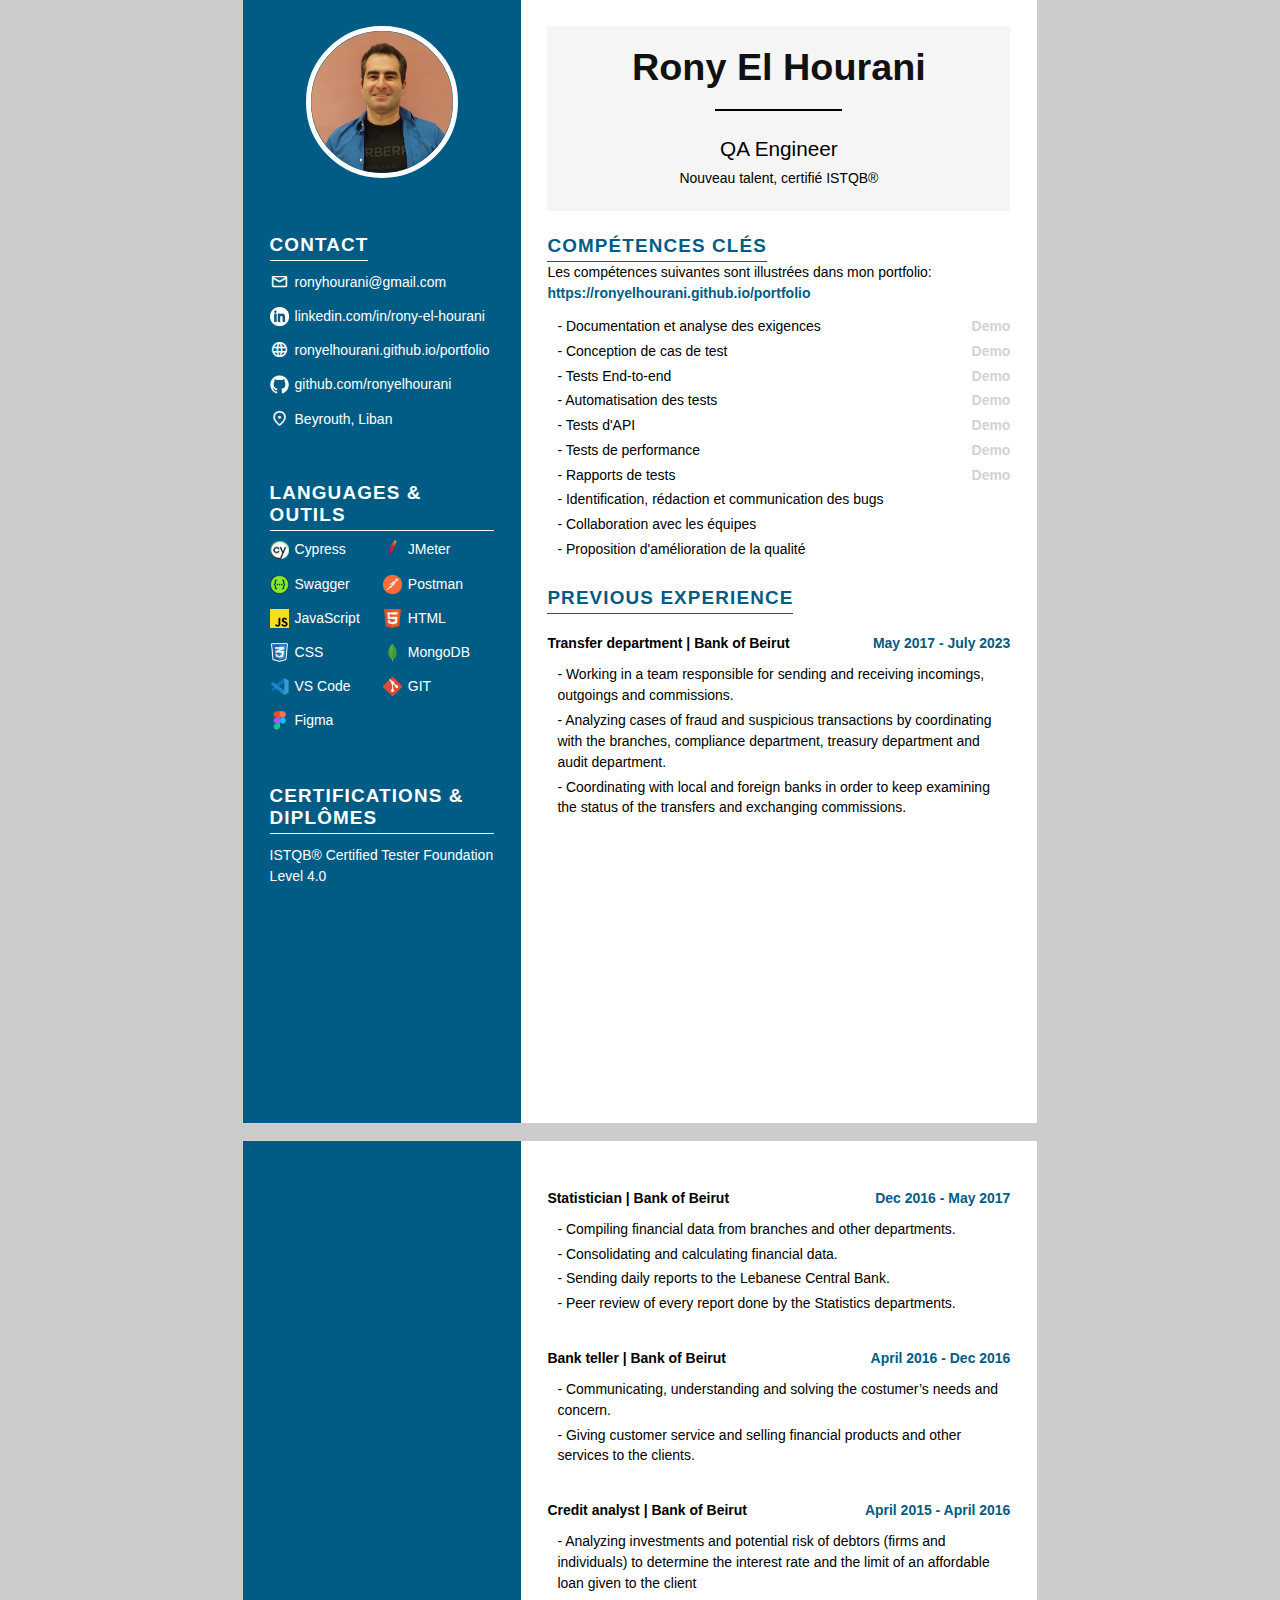
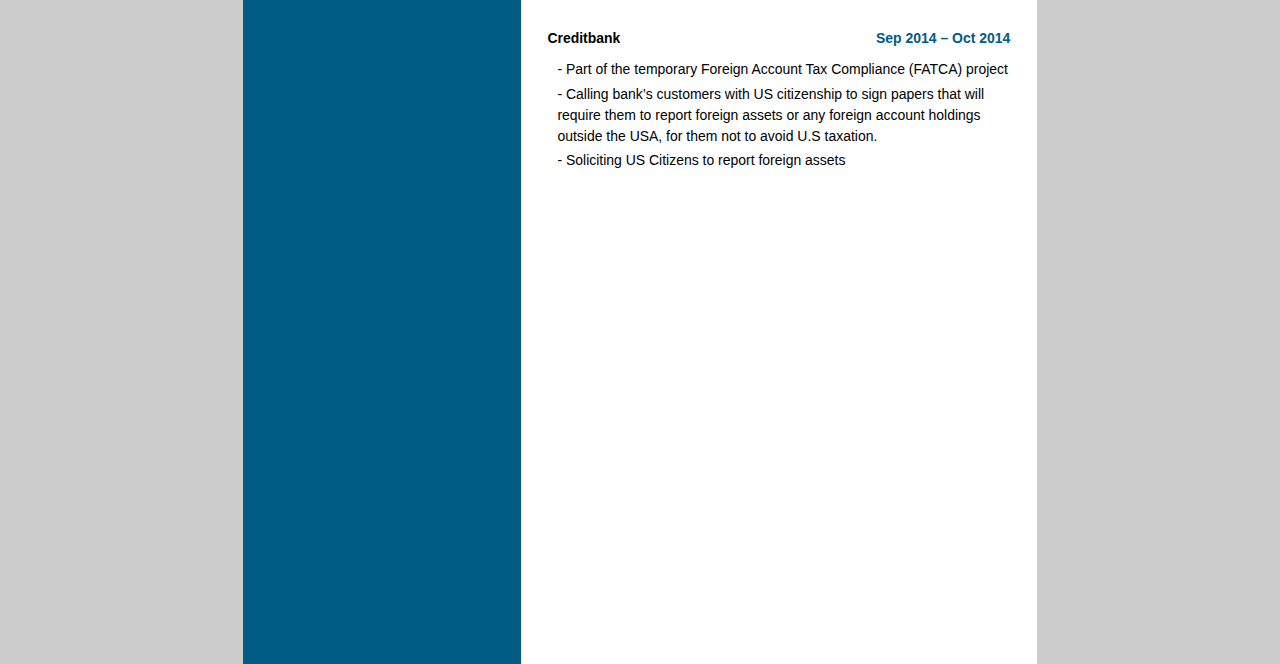
==== index.html @ f270acd0 "design for "Compétences clés" part" ====
<!DOCTYPE html>
<html>
  <head>
    <meta charset="utf-8" />
    <meta name="viewport" content="width=device-width, initial-scale=1" />
    <link
      rel="stylesheet"
      href="https://fonts.googleapis.com/css2?family=Material+Symbols+Outlined:opsz,wght,FILL,GRAD@24,400,1,0"
    />
    <link rel="stylesheet" href="style.css" />
  </head>
  <body>
    <!-- The first page -->
    <page size="A4">
      <!-- The page is divided into two parts: 1) The left side with class "leftPanel", 2) The right side with class "rightPanel"  -->
      <div class="container">
        <!-- The left side of the page has the class "leftPanel" -->
        <div class="leftPanel">
          <!-- Div with class "leftPanel" is divided into 2 parts: 1) Avatar, 2) Details -->
          <!-- 1) Avatar -->
          <img class="avatar" src="images/avatar.png" />
          <!-- 2) Details -->
          <div class="details">
            <!-- Details is divided into 3 parts: 1) Contact, 2) Skills, 3) Education -->
            <!-- 1) Contact -->
            <div class="details-subgroup">
              <h2 class="subgroup-title">CONTACT</h2>
              <div class="text-and-icons-list subgroup-content">
                <span class="text-and-icon"
                  ><span class="material-symbols-outlined logo-image">
                    mail
                  </span>
                  <p>ronyhourani@gmail.com</p>
                </span>

                <span class="text-and-icon"
                  ><img
                    src="images/logo-contact/linkedin-logo.png"
                    alt="LinkedIn profile"
                    class="logo-image"
                  />
                  <p>linkedin.com/in/rony-el-hourani</p>
                </span>

                <span class="text-and-icon"
                  ><span class="material-symbols-outlined logo-image">
                    language
                  </span>
                  <p>ronyelhourani.github.io/portfolio</p>
                </span>

                <span class="text-and-icon"
                  ><img
                    src="images/logo-contact/github-logo.png"
                    alt="Github"
                    class="logo-image"
                  />
                  <p>github.com/ronyelhourani</p>
                </span>

                <span class="text-and-icon"
                  ><span class="material-symbols-outlined logo-image">
                    location_on
                  </span>
                  <p>Beyrouth, Liban</p>
                </span>
              </div>
            </div>
            <!-- 2) LANGUAGES & OUTILS -->
            <div class="details-subgroup">
              <h2 class="subgroup-title">LANGUAGES &amp; OUTILS</h2>
              <ul class="subgroup-content text-and-icons-list">
                <!-- ---------------------------------------------        COLORED LOGOS   -------------------------------          -->
                <li class="text-and-icon logo-tool">
                  <img
                    src="images/colored-logos/cypress-colored-logo-card.png"
                    class="logo-image"
                    alt="Cypress"
                    title="Cypress"
                  />
                  <span>Cypress</span>
                </li>
                <li class="text-and-icon logo-tool">
                  <img
                    src="images/colored-logos/jmeter-colored-logo-card.png"
                    class="logo-image"
                    alt="JMeter"
                    title="JMeter"
                  />
                  <span>JMeter</span>
                </li>

                <li class="text-and-icon logo-tool">
                  <img
                    src="images/colored-logos/swagger-colored-logo-card.png"
                    class="logo-image"
                    alt="Swagger"
                    title="Swagger"
                  />
                  <span>Swagger</span>
                </li>
                <li class="text-and-icon logo-tool">
                  <img
                    src="images/colored-logos/postman-colored-logo-card.png"
                    class="logo-image"
                    alt="Postman"
                    title="Postman"
                  />
                  <span>Postman</span>
                </li>

                <li class="text-and-icon logo-tool">
                  <img
                    src="images/colored-logos/javascript-colored-logo-card.png"
                    class="logo-image"
                    alt="JavaScript"
                    title="JavaScript"
                  />
                  <span>JavaScript</span>
                </li>

                <li class="text-and-icon logo-tool">
                  <img
                    src="images/colored-logos/html-colored-logo-card.png"
                    class="logo-image"
                    alt="HTML"
                    title="HTML"
                  />
                  <span>HTML</span>
                </li>
                <li class="text-and-icon logo-tool">
                  <img
                    src="images/colored-logos/css-colored-logo-card.png"
                    class="logo-image"
                    alt="CSS"
                    title="CSS"
                  />
                  <span>CSS</span>
                </li>

                <li class="text-and-icon logo-tool">
                  <img
                    src="images/colored-logos/mongoDB-colored-logo-card.png"
                    class="logo-image"
                    alt="MongoDB"
                    title="MongoDB"
                  />
                  <span>MongoDB</span>
                </li>

                <li class="text-and-icon logo-tool">
                  <img
                    src="images/colored-logos/vs-code-studio-colored-logo-card.png"
                    class="logo-image"
                    alt="Visual Studio Code"
                    title="Visual Studio Code"
                  />
                  <span>VS Code</span>
                </li>

                <li class="text-and-icon logo-tool">
                  <img
                    src="images/colored-logos/git-colored-logo-card.png"
                    class="logo-image"
                    alt="GIT"
                    title="GIT"
                  />
                  <span>GIT</span>
                </li>

                <li class="text-and-icon logo-tool">
                  <img
                    src="images/colored-logos/figma-colored-logo-card.png"
                    class="logo-image"
                    alt="Figma"
                    title="Figma"
                  />
                  <span>Figma</span>
                </li>
              </ul>
            </div>
            <!-- 3) CERTIFICATIONS AND DIPLÔMES -->
            <div class="details-subgroup">
              <h2 class="subgroup-title">CERTIFICATIONS &amp; DIPLÔMES</h2>
              <div class="subgroup-content">
                <p>ISTQB® Certified Tester Foundation Level 4.0</p>
              </div>
            </div>
          </div>
        </div>
        <!-- The right side of the page has the class "rightPanel" -->
        <div class="rightPanel">
          <!-- Div with class "rightPanel" is divided into 3 parts: 1) Intro, 2) About me, 3) Experience -->
          <!-- 1) Intro -->
          <div class="intro-container">
            <div class="intro-content">
              <h1 class="name">Rony El Hourani</h1>
              <div class="line"></div>
              <p class="profession">QA Engineer</p>
              <p>Nouveau talent, certifié ISTQB®</p>
            </div>
          </div>
          <!-- RigthPanel details -->
          <div>
            <!-- Summary is divided into 2 parts: 1) Title, 2) Content -->
            <!-- 1) Summary -->
            <div>
              <!-- Title -->
              <h2 class="subgroup-title">COMPÉTENCES CLÉS</h2>
              <p>
                Les compétences suivantes sont illustrées dans mon portfolio:
                <a
                  class="link"
                  href="https://ronyelhourani.github.io/portfolio/"
                  target="_blank"
                  >https://ronyelhourani.github.io/portfolio</a
                >
              </p>
              <!-- Content -->
              <ul class="subgroup-content details-list competences">
                <li>
                  <span class="competence-first-sentence"
                    >- Documentation et analyse des exigences</span
                  >
                  <span class="link-demonstration"><a>Demo</a></span>
                </li>
                <li>
                  <span class="competence-first-sentence"
                    >- Conception de cas de test</span
                  >
                  <span class="link-demonstration"><a>Demo</a></span>
                </li>
                <li>
                  <span class="competence-first-sentence"
                    >- Tests End-to-end</span
                  >
                  <span class="link-demonstration"><a>Demo</a></span>
                </li>
                <li>
                  <span class="competence-first-sentence"
                    >- Automatisation des tests</span
                  >
                  <span class="link-demonstration"><a>Demo</a></span>
                </li>
                <li>
                  <span class="competence-first-sentence">- Tests d'API</span>
                  <span class="link-demonstration"><a>Demo</a></span>
                </li>
                <li>
                  <span class="competence-first-sentence"
                    >- Tests de performance</span
                  >
                  <span class="link-demonstration"><a>Demo</a></span>
                </li>
                <li>
                  <span class="competence-first-sentence"
                    >- Rapports de tests
                  </span>
                  <span class="link-demonstration"><a>Demo</a></span>
                </li>
                <li>
                  <span
                    >- Identification, rédaction et communication des bugs</span
                  >
                </li>
                <li>
                  <span>- Collaboration avec les équipes</span>
                </li>
                <li>
                  <span>- Proposition d'amélioration de la qualité</span>
                </li>
              </ul>
            </div>
          </div>

          <!-- 4) Previous Experience -->
          <div>
            <!-- Previous Experience is divided into 2 parts: 1) Title, 2) Content -->
            <!-- Title -->
            <h2 class="subgroup-title">PREVIOUS EXPERIENCE</h2>
            <!-- Content -->
            <ul class="subgroup-content">
              <li class="subgroup-content">
                <div class="position-and-date">
                  <span class="position"
                    >Transfer department | Bank of Beirut</span
                  >
                  <span class="date">May 2017 - July 2023</span>
                </div>
                <ul class="details-list">
                  <li>
                    - Working in a team responsible for sending and receiving
                    incomings, outgoings and commissions.
                  </li>
                  <li>
                    - Analyzing cases of fraud and suspicious transactions by
                    coordinating with the branches, compliance department,
                    treasury department and audit department.
                  </li>
                  <li>
                    - Coordinating with local and foreign banks in order to keep
                    examining the status of the transfers and exchanging
                    commissions.
                  </li>
                </ul>
              </li>
            </ul>
          </div>
        </div>
      </div>
    </page>
    <!-- The second page -->
    <page size="A4">
      <div class="container">
        <div class="leftPanel"></div>
        <div class="rightPanel">
          <ul class="subgroup-content">
            <li class="subgroup-content">
              <div class="position-and-date">
                <span class="position">Statistician | Bank of Beirut</span>
                <span class="date">Dec 2016 - May 2017</span>
              </div>
              <ul class="details-list">
                <li>
                  - Compiling financial data from branches and other
                  departments.
                </li>
                <li>- Consolidating and calculating financial data.</li>
                <li>- Sending daily reports to the Lebanese Central Bank.</li>
                <li>
                  - Peer review of every report done by the Statistics
                  departments.
                </li>
              </ul>
            </li>

            <li class="subgroup-content">
              <div class="position-and-date">
                <span class="position">Bank teller | Bank of Beirut</span>
                <span class="date">April 2016 - Dec 2016</span>
              </div>
              <ul class="details-list">
                <li>
                  - Communicating, understanding and solving the costumer’s
                  needs and concern.
                </li>
                <li>
                  - Giving customer service and selling financial products and
                  other services to the clients.
                </li>
              </ul>
            </li>

            <li class="subgroup-content">
              <div class="position-and-date">
                <span class="position">Credit analyst | Bank of Beirut</span>
                <span class="date">April 2015 - April 2016</span>
              </div>
              <ul class="details-list">
                <li>
                  - Analyzing investments and potential risk of debtors (firms
                  and individuals) to determine the interest rate and the limit
                  of an affordable loan given to the client
                </li>
              </ul>
            </li>

            <li class="subgroup-content">
              <div class="position-and-date">
                <span class="position">Creditbank</span>
                <span class="date">Sep 2014 – Oct 2014</span>
              </div>
              <ul class="details-list">
                <li>
                  - Part of the temporary Foreign Account Tax Compliance (FATCA)
                  project
                </li>
                <li>
                  - Calling bank’s customers with US citizenship to sign papers
                  that will require them to report foreign assets or any foreign
                  account holdings outside the USA, for them not to avoid U.S
                  taxation.
                </li>
                <li>- Soliciting US Citizens to report foreign assets</li>
              </ul>
            </li>
          </ul>
        </div>
      </div>
    </page>
  </body>
</html>
---- style.css ----
/*      ---------------------   CSS RESET ------------------------    */
* {
  margin: 0;
  padding: 0;
  box-sizing: border-box;
}

:root {
  /* bg-color */
  --body-bg-color: rgb(204, 204, 204);
  --page-bg-color: white;
  --leftPanel-bg-color: rgb(0, 92, 133);
  --rightPanel-intro-bg-color: rgb(245, 245, 245);

  /* Color */
  --h1-text-color: #111;
  --leftPanel-text-color: white;
  --leftPanel-h2-color: white;
  --rightPanel-h2-color: rgb(0, 92, 133);
}

/*    -----------------------   ELEMENTS -------------------------     */
body {
  background: var(--body-bg-color);
  width: 21cm;
  height: 29.7cm;
  margin: 0 auto;
  font-family: arial, sans-serif;
  font-size: 0.37cm;
}

/* Printing */
page {
  background: var(--page-bg-color);
  display: block;
  margin: 0 auto;
  margin-bottom: 0.5cm;
}

page[size="A4"] {
  width: 21cm;
  height: 29.7cm;
}

@page {
  size: 21cm 29.7cm;
  padding: 0;
  margin: 0mm;
  border: none;
  border-collapse: collapse;
}
/* End Printing */

.container {
  display: flex;
  flex-direction: row;
  width: 100%;
  height: 100%;
}

h1 {
  color: var(--h1-text-color);
  font-weight: 700;
  font-size: 1cm;
}

h2 {
  margin-top: 0.1cm;
  margin-bottom: 0.1cm;
  font-size: 0.5cm;
}

p {
  margin-top: 0.05cm;
  margin-bottom: 0.05cm;
  line-height: 1.5;
}

ul {
  list-style: none;
}

li {
  padding-bottom: 0.1cm;
  line-height: 1.5;
}

a {
  text-decoration: none;
}
/* --------------------   COMPONENTS    --------------------------     */
/* Component 1: text-and-icons-list */
.text-and-icons-list {
  display: flex;
  flex-wrap: wrap;
  align-items: center;
  row-gap: 0.25cm;
  column-gap: 0.32cm;
}

/* Component 2: text-and-icon */
.text-and-icon {
  display: inline-flex;
  align-items: center;
  gap: 0.16cm;
  position: relative;
}

/* Component 3: subgroup-title */
.subgroup-title {
  font-weight: 700;
  letter-spacing: 0.03cm;
  position: relative;
  display: inline-block;
}

.subgroup-title::after {
  content: "";
  position: absolute;
  left: 0;
  bottom: -0.132cm;
  width: 100%;
}

/* Component 4: subgroup-content */
.subgroup-content {
  padding-top: 0.265cm;
  padding-bottom: 0.529cm;
}

/* Component 5: details-list */
.details-list {
  padding-left: 0.265cm;
}

/* Component 6: position-and-date */
.position-and-date {
  display: flex;
  justify-content: space-between;
  align-items: center;
  padding-bottom: 0.265cm;
}

.position {
  font-weight: bold;
}

.date {
  color: var(--rightPanel-h2-color);
  font-weight: bold;
}

.logo-image {
  max-width: 0.5cm;
  font-size: 0.5cm;
}

.logo-tool {
  width: 45%;
}

/* ----------------   LEFTPANEL   --------------------------       */
/* Class leftPanel */
.leftPanel {
  width: 35%;
  background-color: var(--leftPanel-bg-color);
  padding: 0.7cm;
  display: flex;
  flex-direction: column;
  align-items: center;
  color: var(--leftPanel-text-color);
}

.leftPanel .subgroup-title {
  color: var(--leftPanel-h2-color);
}

.leftPanel .subgroup-title::after {
  border-bottom: 1px solid var(--leftPanel-h2-color);
}

/* Part 1 of leftPanel: Avatar */
.leftPanel .avatar {
  width: 4cm;
  height: 4cm;
  margin-bottom: 0.7cm;
  border-radius: 50%;
  border: 0.15cm solid white;
  object-fit: cover;
  object-position: 50% 50%;
}

/* Part 2 of leftPanel: Details */
.leftPanel .details {
  width: 100%;
  display: flex;
  flex-direction: column;
  padding-top: 0.7cm;
  gap: 0.7cm;
}

/* Part 1 of details: Contact */
.contactIcon {
  width: 0.5cm;
}

/*    ------------------    RIGHTPANEL    ----------------------       */
/* Class RightPanel */
.rightPanel {
  width: 65%;
  padding: 0.7cm;
}

/* Part 1 of rightPanel: Intro-container */
.intro-container {
  padding-bottom: 0.529cm;
}

.intro-content {
  background-color: var(--rightPanel-intro-bg-color);
  padding: 0.529cm;
  text-align: center;
  display: flex;
  flex-direction: column;
  align-items: center;
}

.line {
  width: 30%;
  height: 0.053cm;
  background-color: black;
  margin: 0.529cm auto;
}

.profession {
  font-size: 0.55cm;
}

/* Part 2 of rightPanel: Details */
.rightPanel .subgroup-title {
  color: var(--rightPanel-h2-color);
}

.rightPanel .subgroup-title::after {
  border-bottom: 1px solid var(--rightPanel-h2-color);
}

.competences li {
  display: flex;
  align-items: center;
  justify-content: space-between;
}

.competences .competence-first-sentence {
  width: 60%;
}

.link {
  color: var(--rightPanel-h2-color);
  font-weight: 600;
}

.link-demonstration {
  color: rgb(211, 211, 211);
  font-weight: 600;
}
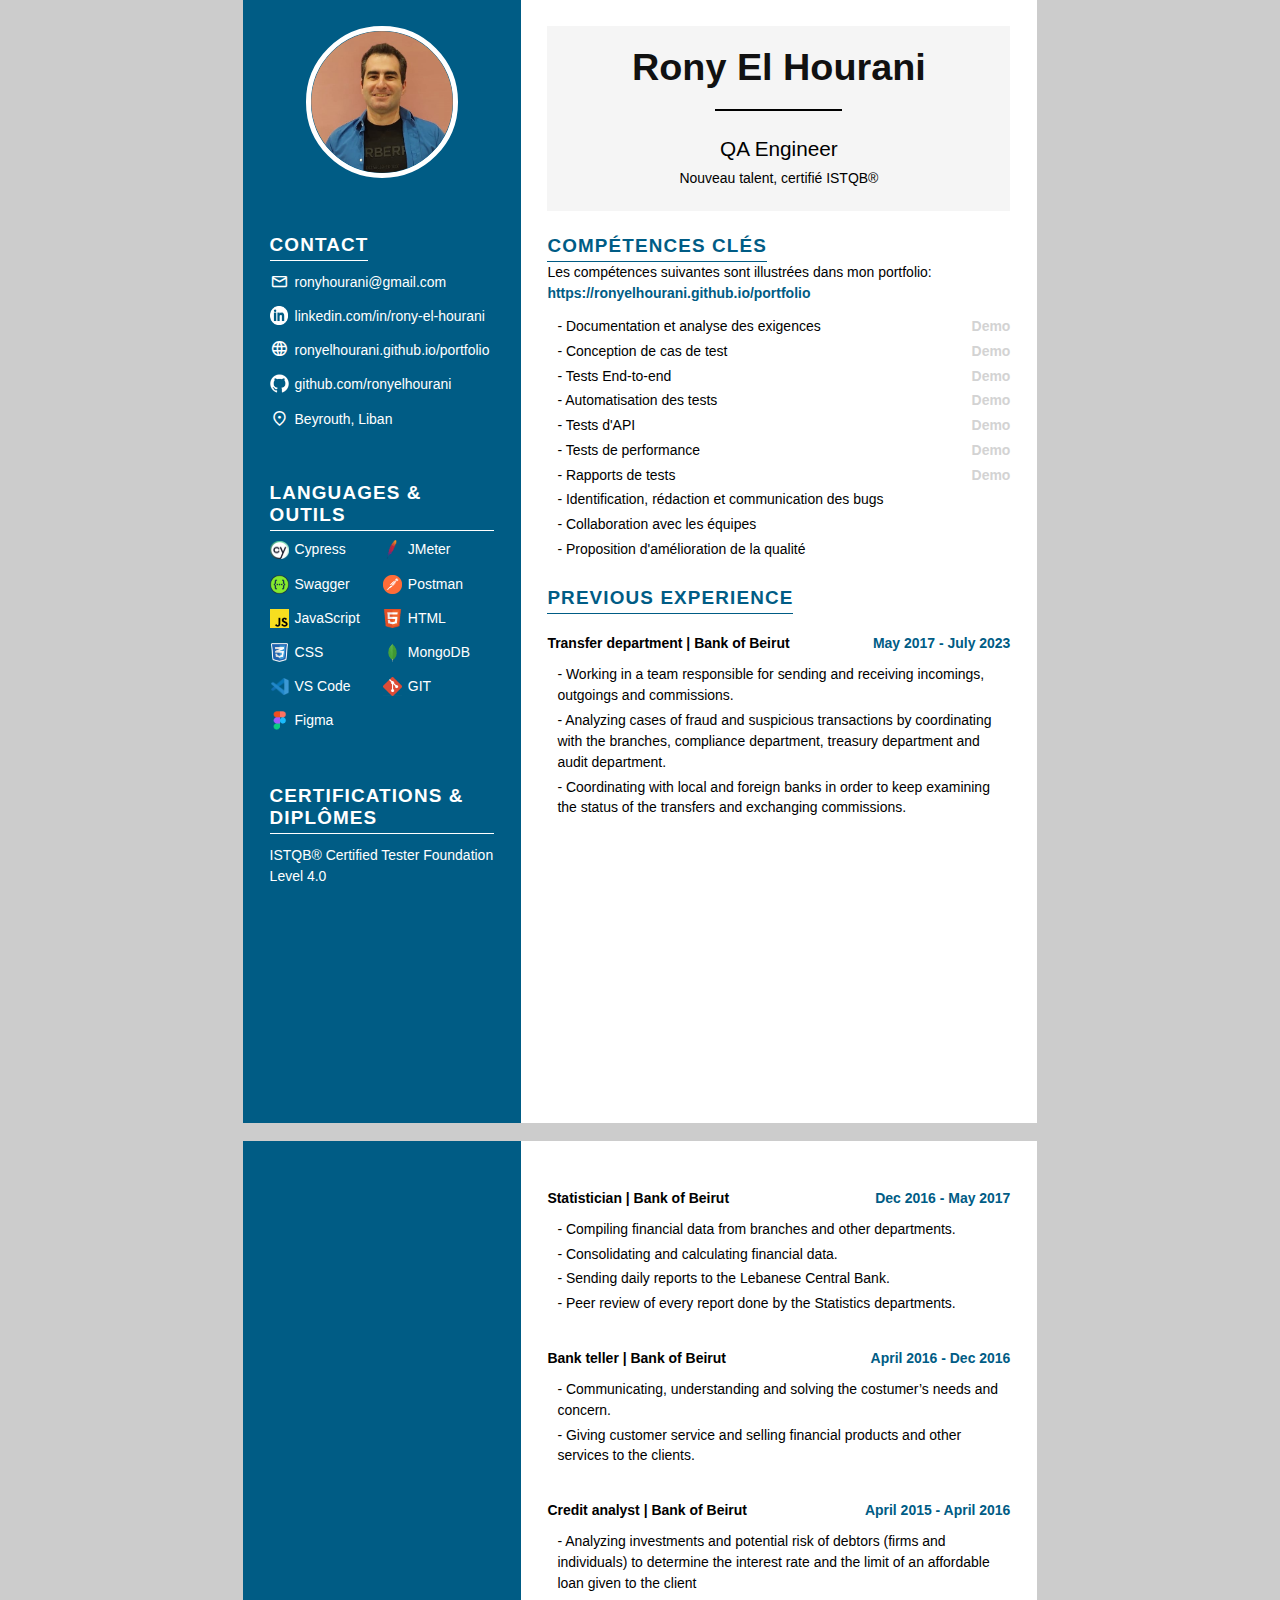
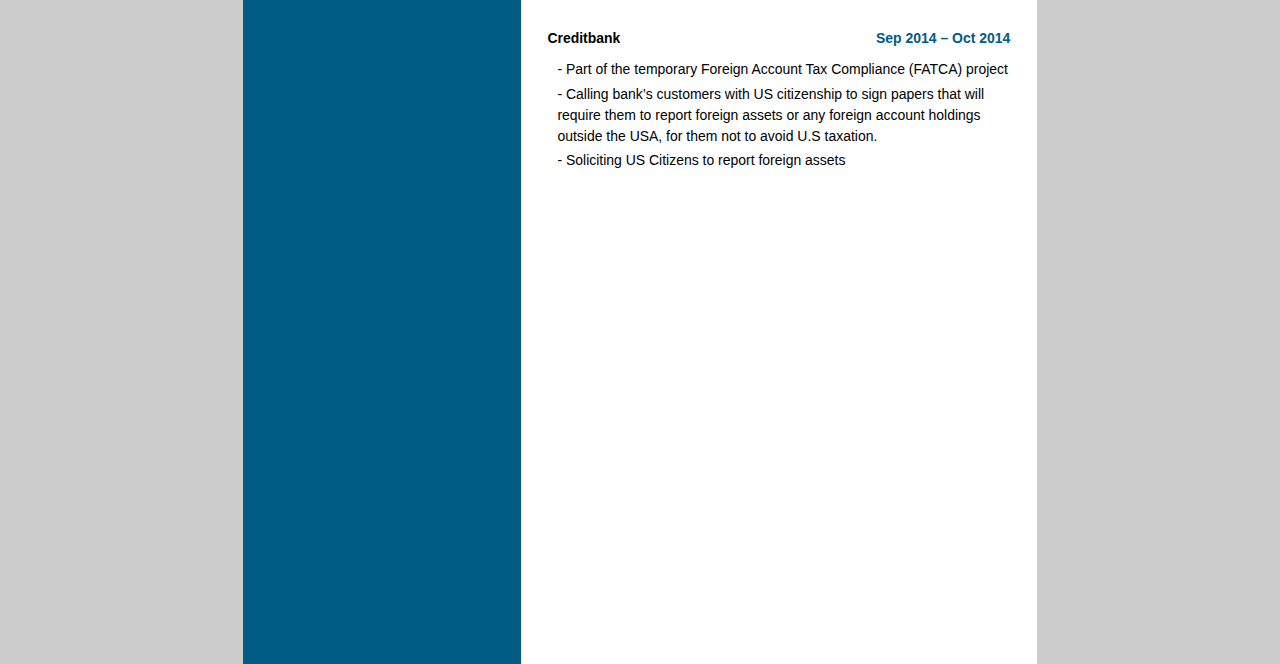
==== commit 48dcdf5d: "add links to icons in contact" ====
--- a/index.html
+++ b/index.html
@@ -33,28 +33,41 @@
                   <p>ronyhourani@gmail.com</p>
                 </span>
 
-                <span class="text-and-icon"
-                  ><img
-                    src="images/logo-contact/linkedin-logo.png"
-                    alt="LinkedIn profile"
-                    class="logo-image"
-                  />
+                <span class="text-and-icon">
+                  <a
+                    href="https://www.linkedin.com/in/rony-el-hourani/"
+                    target="_blank"
+                    ><img
+                      src="images/logo-contact/linkedin-logo.png"
+                      alt="LinkedIn profile"
+                      class="logo-image"
+                  /></a>
+
                   <p>linkedin.com/in/rony-el-hourani</p>
                 </span>
 
-                <span class="text-and-icon"
-                  ><span class="material-symbols-outlined logo-image">
-                    language
-                  </span>
+                <span class="text-and-icon">
+                  <a
+                    href="https://ronyelhourani.github.io/portfolio/"
+                    target="_blank"
+                  >
+                    <span class="material-symbols-outlined logo-image">
+                      language
+                    </span>
+                  </a>
                   <p>ronyelhourani.github.io/portfolio</p>
                 </span>
 
-                <span class="text-and-icon"
-                  ><img
-                    src="images/logo-contact/github-logo.png"
-                    alt="Github"
-                    class="logo-image"
-                  />
+                <span class="text-and-icon">
+                  <a
+                    href="https://github.com/ronyelhourani/portfolio"
+                    target="_blank"
+                    ><img
+                      src="images/logo-contact/github-logo.png"
+                      alt="Github"
+                      class="logo-image"
+                  /></a>
+
                   <p>github.com/ronyelhourani</p>
                 </span>
 
--- a/style.css
+++ b/style.css
@@ -169,6 +169,10 @@
   flex-direction: column;
   align-items: center;
   color: var(--leftPanel-text-color);
+}
+
+.leftPanel a {
+  color: inherit;
 }
 
 .leftPanel .subgroup-title {
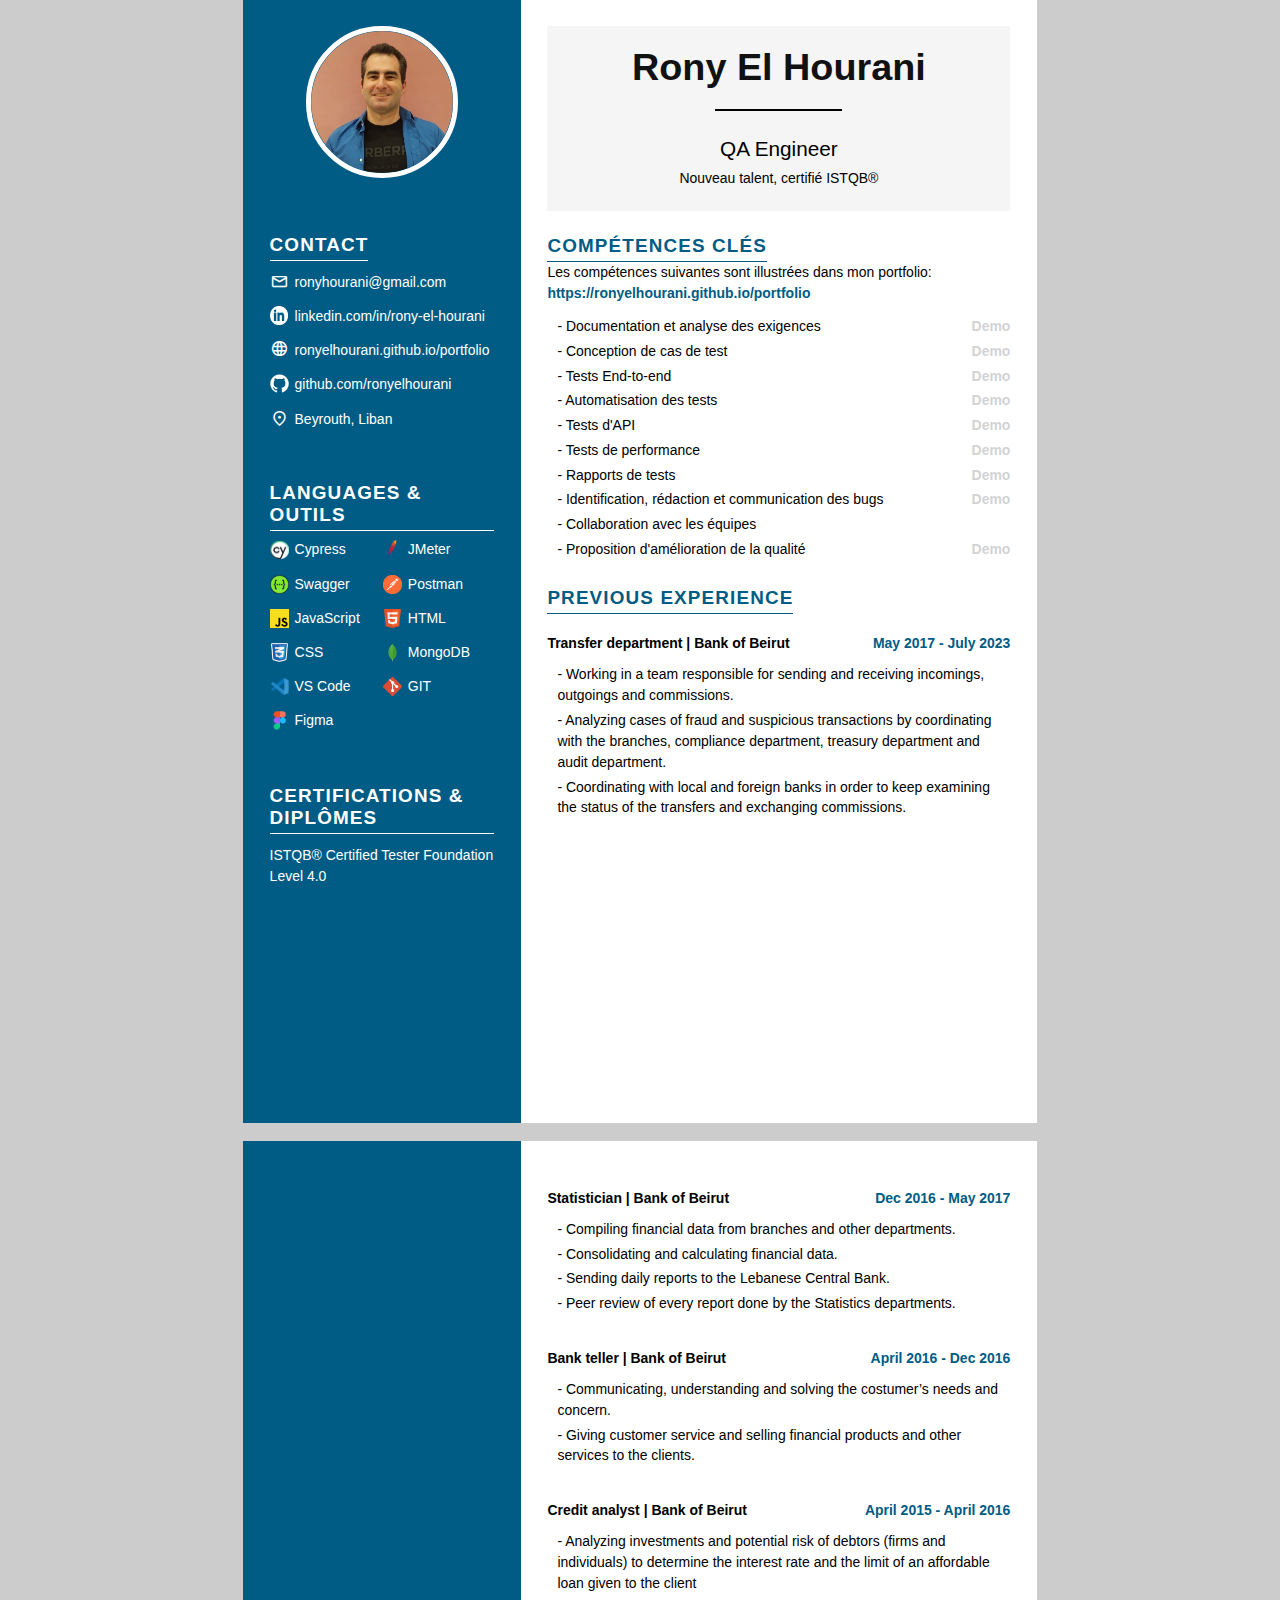
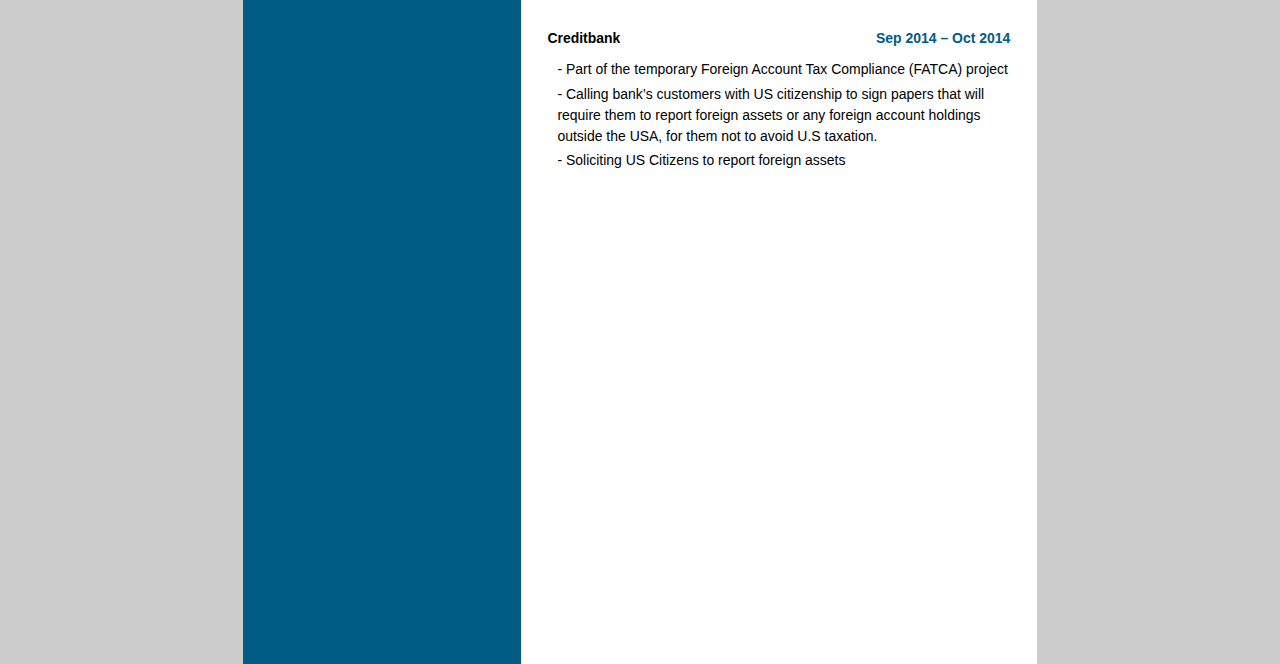
==== commit b0dbab49: "add links to "Compétences clés"" ====
--- a/index.html
+++ b/index.html
@@ -235,52 +235,108 @@
                   <span class="competence-first-sentence"
                     >- Documentation et analyse des exigences</span
                   >
-                  <span class="link-demonstration"><a>Demo</a></span>
+                  <span
+                    ><a
+                      href="https://ronyelhourani.github.io/portfolio/projects/qa/twitter-clone-e2e/twitter-clone.html#specifications"
+                      target="_blank"
+                      >Demo</a
+                    ></span
+                  >
                 </li>
                 <li>
                   <span class="competence-first-sentence"
                     >- Conception de cas de test</span
                   >
-                  <span class="link-demonstration"><a>Demo</a></span>
+                  <span
+                    ><a
+                      href="https://ronyelhourani.github.io/portfolio/projects/qa/twitter-clone-e2e/twitter-clone.html#test-cases"
+                      target="_blank"
+                      >Demo</a
+                    ></span
+                  >
                 </li>
                 <li>
                   <span class="competence-first-sentence"
                     >- Tests End-to-end</span
                   >
-                  <span class="link-demonstration"><a>Demo</a></span>
+                  <span
+                    ><a
+                      href="https://ronyelhourani.github.io/portfolio/projects/qa/todolistme/todolistme.html"
+                      target="_blank"
+                      >Demo</a
+                    ></span
+                  >
                 </li>
                 <li>
                   <span class="competence-first-sentence"
                     >- Automatisation des tests</span
                   >
-                  <span class="link-demonstration"><a>Demo</a></span>
+                  <span
+                    ><a
+                      href="https://ronyelhourani.github.io/portfolio/projects/qa/twitter-clone-e2e/twitter-clone.html#test-execution"
+                      target="_blank"
+                      >Demo</a
+                    ></span
+                  >
                 </li>
                 <li>
                   <span class="competence-first-sentence">- Tests d'API</span>
-                  <span class="link-demonstration"><a>Demo</a></span>
+                  <span
+                    ><a
+                      href="https://ronyelhourani.github.io/portfolio/projects/qa/twitter-clone-API-testing/twitter-clone-API.html"
+                      target="_blank"
+                      >Demo</a
+                    ></span
+                  >
                 </li>
                 <li>
                   <span class="competence-first-sentence"
                     >- Tests de performance</span
                   >
-                  <span class="link-demonstration"><a>Demo</a></span>
+                  <span
+                    ><a
+                      href="https://ronyelhourani.github.io/portfolio/projects/qa/twitter-clone-performance-testing/twitter-clone-performance.html"
+                      target="_blank"
+                      >Demo</a
+                    ></span
+                  >
                 </li>
                 <li>
                   <span class="competence-first-sentence"
                     >- Rapports de tests
                   </span>
-                  <span class="link-demonstration"><a>Demo</a></span>
+                  <span
+                    ><a
+                      href="https://ronyelhourani.github.io/portfolio/projects/qa/twitter-clone-e2e/twitter-clone.html#test-reports"
+                      target="_blank"
+                      >Demo</a
+                    ></span
+                  >
                 </li>
                 <li>
                   <span
                     >- Identification, rédaction et communication des bugs</span
                   >
+                  <span
+                    ><a
+                      href="https://ronyelhourani.github.io/portfolio/projects/qa/twitter-clone-e2e/twitter-clone.html#Bug-reports"
+                      target="_blank"
+                      >Demo</a
+                    ></span
+                  >
                 </li>
                 <li>
                   <span>- Collaboration avec les équipes</span>
                 </li>
                 <li>
                   <span>- Proposition d'amélioration de la qualité</span>
+                  <span
+                    ><a
+                      href="https://ronyelhourani.github.io/portfolio/projects/qa/todolistme/todolistme.html#Bug-reports"
+                      target="_blank"
+                      >Demo</a
+                    ></span
+                  >
                 </li>
               </ul>
             </div>
--- a/style.css
+++ b/style.css
@@ -264,7 +264,7 @@
   font-weight: 600;
 }
 
-.link-demonstration {
+.competences a {
   color: rgb(211, 211, 211);
   font-weight: 600;
 }
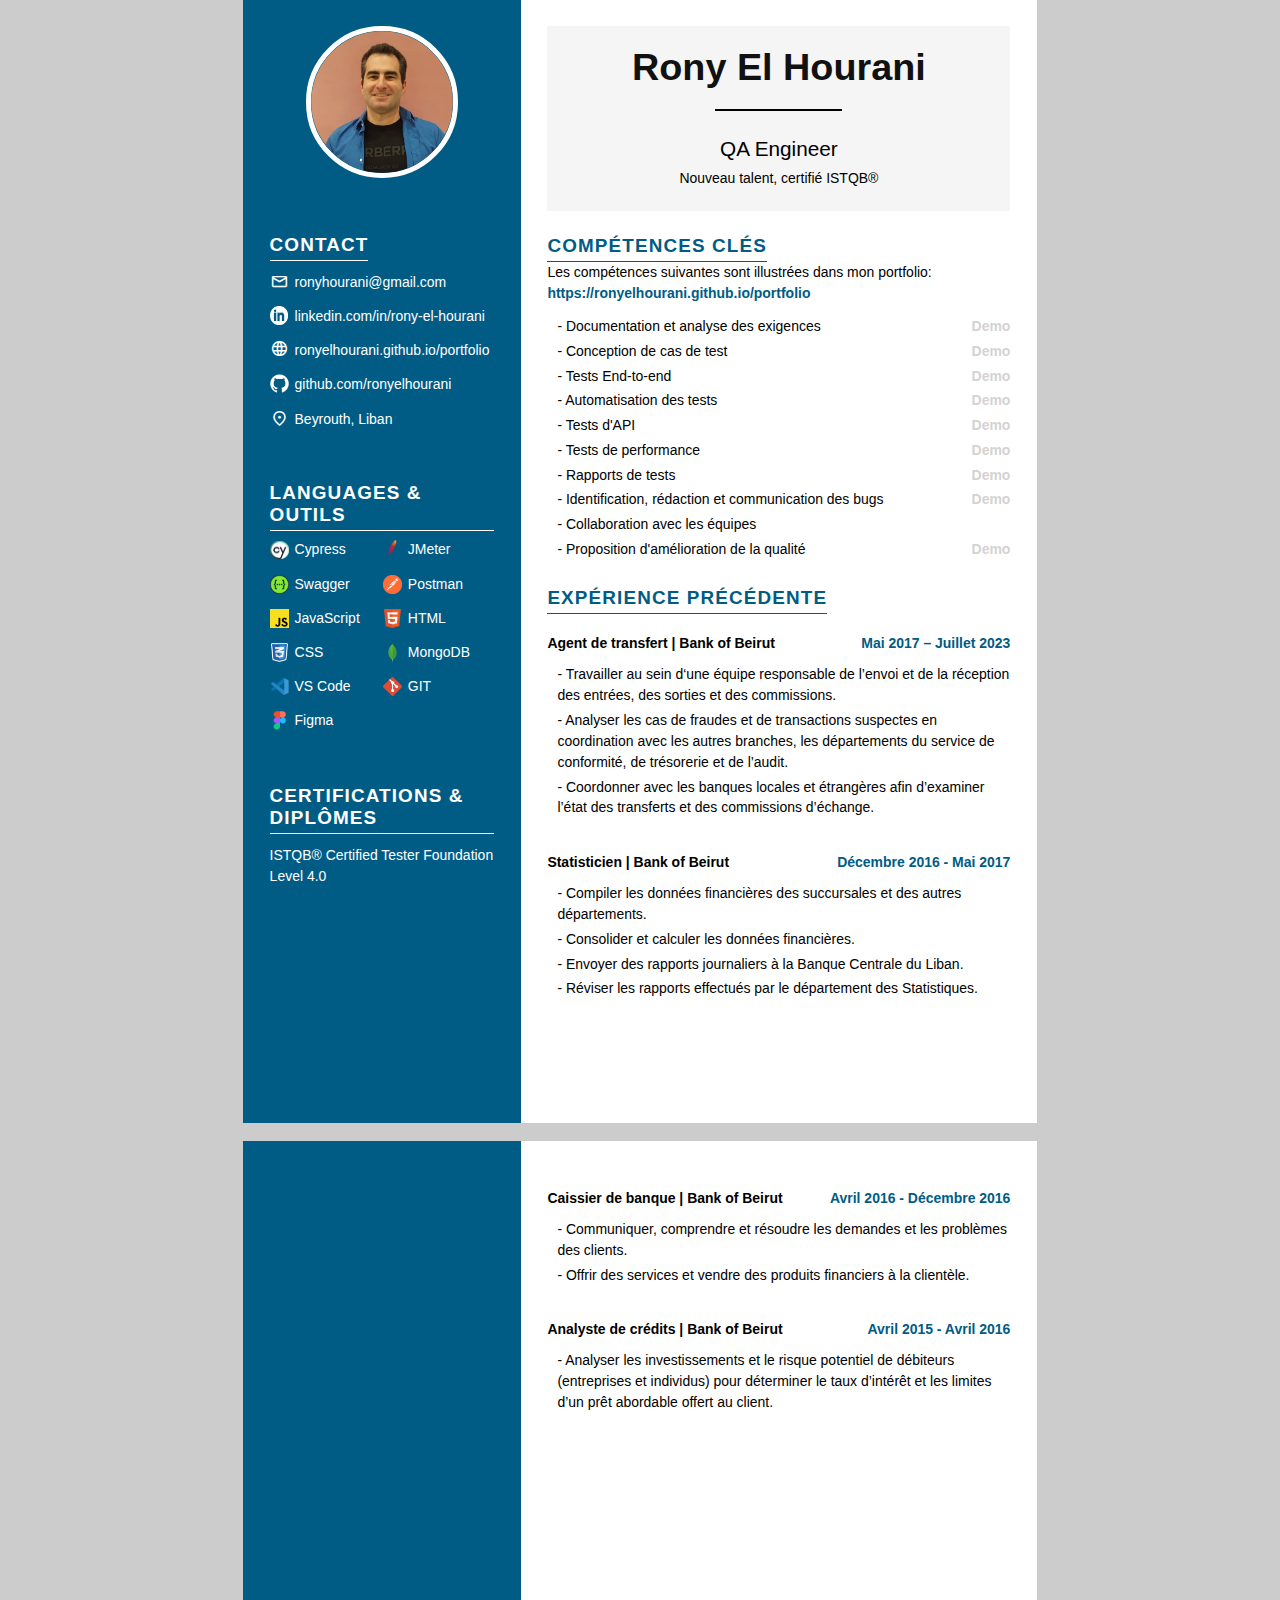
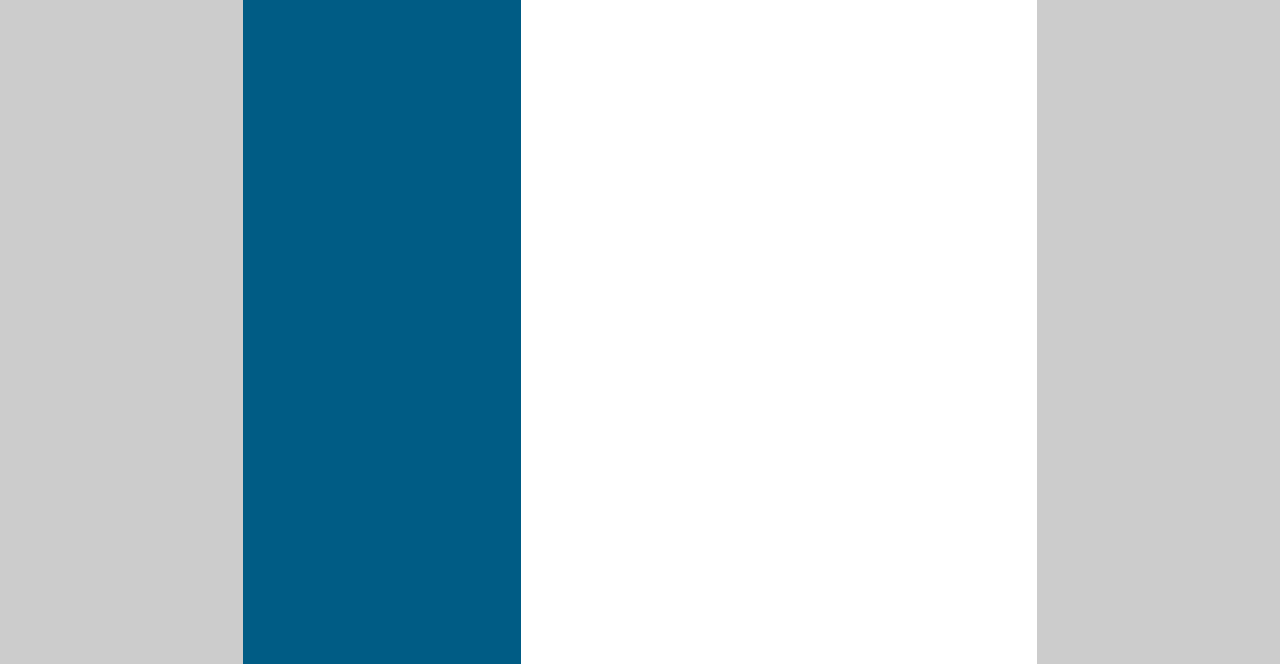
==== commit 773f4b08: "change previous experience to french" ====
--- a/index.html
+++ b/index.html
@@ -346,30 +346,52 @@
           <div>
             <!-- Previous Experience is divided into 2 parts: 1) Title, 2) Content -->
             <!-- Title -->
-            <h2 class="subgroup-title">PREVIOUS EXPERIENCE</h2>
+            <h2 class="subgroup-title">EXPÉRIENCE PRÉCÉDENTE</h2>
             <!-- Content -->
             <ul class="subgroup-content">
               <li class="subgroup-content">
                 <div class="position-and-date">
                   <span class="position"
-                    >Transfer department | Bank of Beirut</span
-                  >
-                  <span class="date">May 2017 - July 2023</span>
+                    >Agent de transfert | Bank of Beirut</span
+                  >
+                  <span class="date">Mai 2017 – Juillet 2023</span>
                 </div>
                 <ul class="details-list">
                   <li>
-                    - Working in a team responsible for sending and receiving
-                    incomings, outgoings and commissions.
-                  </li>
-                  <li>
-                    - Analyzing cases of fraud and suspicious transactions by
-                    coordinating with the branches, compliance department,
-                    treasury department and audit department.
-                  </li>
-                  <li>
-                    - Coordinating with local and foreign banks in order to keep
-                    examining the status of the transfers and exchanging
-                    commissions.
+                    - Travailler au sein d‘une équipe responsable de l’envoi et
+                    de la réception des entrées, des sorties et des commissions.
+                  </li>
+                  <li>
+                    - Analyser les cas de fraudes et de transactions suspectes
+                    en coordination avec les autres branches, les départements
+                    du service de conformité, de trésorerie et de l’audit.
+                  </li>
+                  <li>
+                    - Coordonner avec les banques locales et étrangères afin
+                    d’examiner l’état des transferts et des commissions
+                    d’échange.
+                  </li>
+                </ul>
+              </li>
+
+              <li class="subgroup-content">
+                <div class="position-and-date">
+                  <span class="position">Statisticien | Bank of Beirut</span>
+                  <span class="date">Décembre 2016 - Mai 2017</span>
+                </div>
+                <ul class="details-list">
+                  <li>
+                    - Compiler les données financières des succursales et des
+                    autres départements.
+                  </li>
+                  <li>- Consolider et calculer les données financières.</li>
+                  <li>
+                    - Envoyer des rapports journaliers à la Banque Centrale du
+                    Liban.
+                  </li>
+                  <li>
+                    - Réviser les rapports effectués par le département des
+                    Statistiques.
                   </li>
                 </ul>
               </li>
@@ -386,71 +408,36 @@
           <ul class="subgroup-content">
             <li class="subgroup-content">
               <div class="position-and-date">
-                <span class="position">Statistician | Bank of Beirut</span>
-                <span class="date">Dec 2016 - May 2017</span>
+                <span class="position"
+                  >Caissier de banque | Bank of Beirut</span
+                >
+                <span class="date">Avril 2016 - Décembre 2016</span>
               </div>
               <ul class="details-list">
                 <li>
-                  - Compiling financial data from branches and other
-                  departments.
-                </li>
-                <li>- Consolidating and calculating financial data.</li>
-                <li>- Sending daily reports to the Lebanese Central Bank.</li>
-                <li>
-                  - Peer review of every report done by the Statistics
-                  departments.
+                  - Communiquer, comprendre et résoudre les demandes et les
+                  problèmes des clients.
+                </li>
+                <li>
+                  - Offrir des services et vendre des produits financiers à la
+                  clientèle.
                 </li>
               </ul>
             </li>
 
             <li class="subgroup-content">
               <div class="position-and-date">
-                <span class="position">Bank teller | Bank of Beirut</span>
-                <span class="date">April 2016 - Dec 2016</span>
+                <span class="position"
+                  >Analyste de crédits | Bank of Beirut</span
+                >
+                <span class="date">Avril 2015 - Avril 2016</span>
               </div>
               <ul class="details-list">
                 <li>
-                  - Communicating, understanding and solving the costumer’s
-                  needs and concern.
-                </li>
-                <li>
-                  - Giving customer service and selling financial products and
-                  other services to the clients.
-                </li>
-              </ul>
-            </li>
-
-            <li class="subgroup-content">
-              <div class="position-and-date">
-                <span class="position">Credit analyst | Bank of Beirut</span>
-                <span class="date">April 2015 - April 2016</span>
-              </div>
-              <ul class="details-list">
-                <li>
-                  - Analyzing investments and potential risk of debtors (firms
-                  and individuals) to determine the interest rate and the limit
-                  of an affordable loan given to the client
-                </li>
-              </ul>
-            </li>
-
-            <li class="subgroup-content">
-              <div class="position-and-date">
-                <span class="position">Creditbank</span>
-                <span class="date">Sep 2014 – Oct 2014</span>
-              </div>
-              <ul class="details-list">
-                <li>
-                  - Part of the temporary Foreign Account Tax Compliance (FATCA)
-                  project
-                </li>
-                <li>
-                  - Calling bank’s customers with US citizenship to sign papers
-                  that will require them to report foreign assets or any foreign
-                  account holdings outside the USA, for them not to avoid U.S
-                  taxation.
-                </li>
-                <li>- Soliciting US Citizens to report foreign assets</li>
+                  - Analyser les investissements et le risque potentiel de
+                  débiteurs (entreprises et individus) pour déterminer le taux
+                  d’intérêt et les limites d’un prêt abordable offert au client.
+                </li>
               </ul>
             </li>
           </ul>
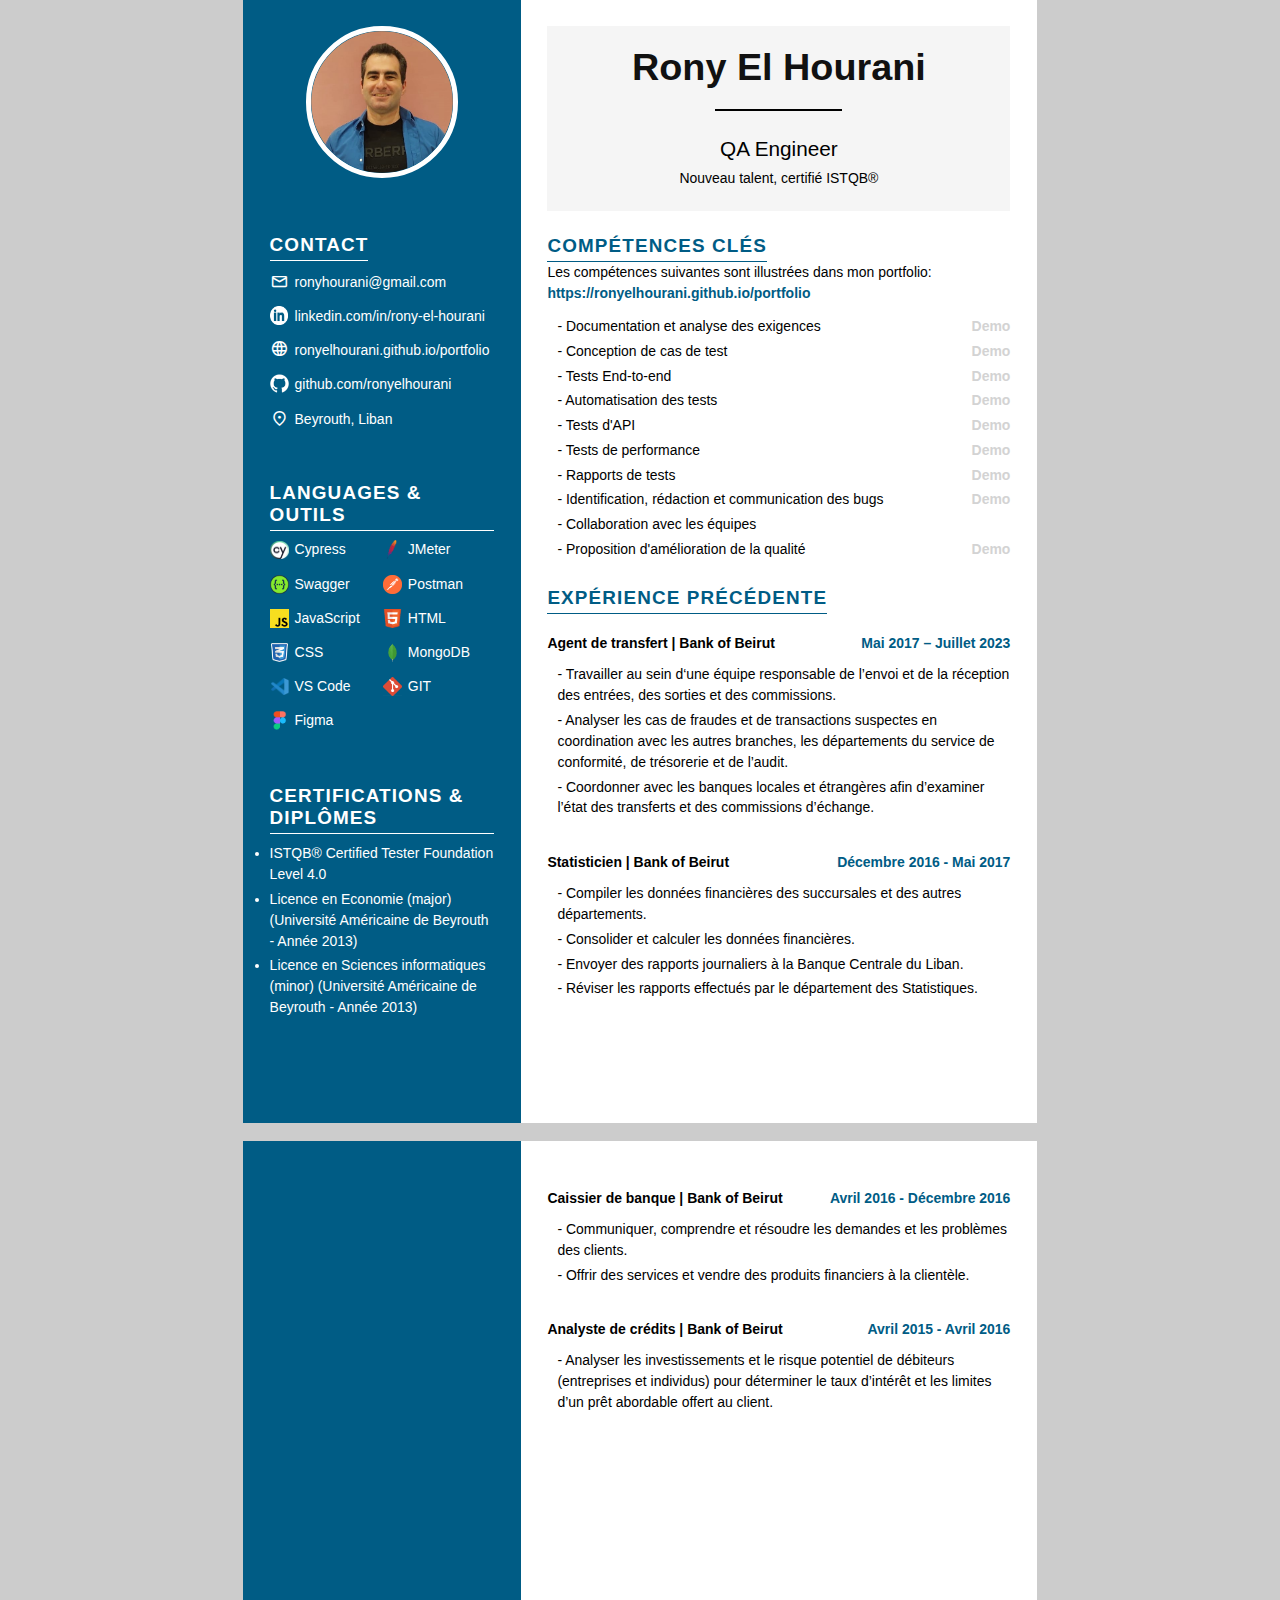
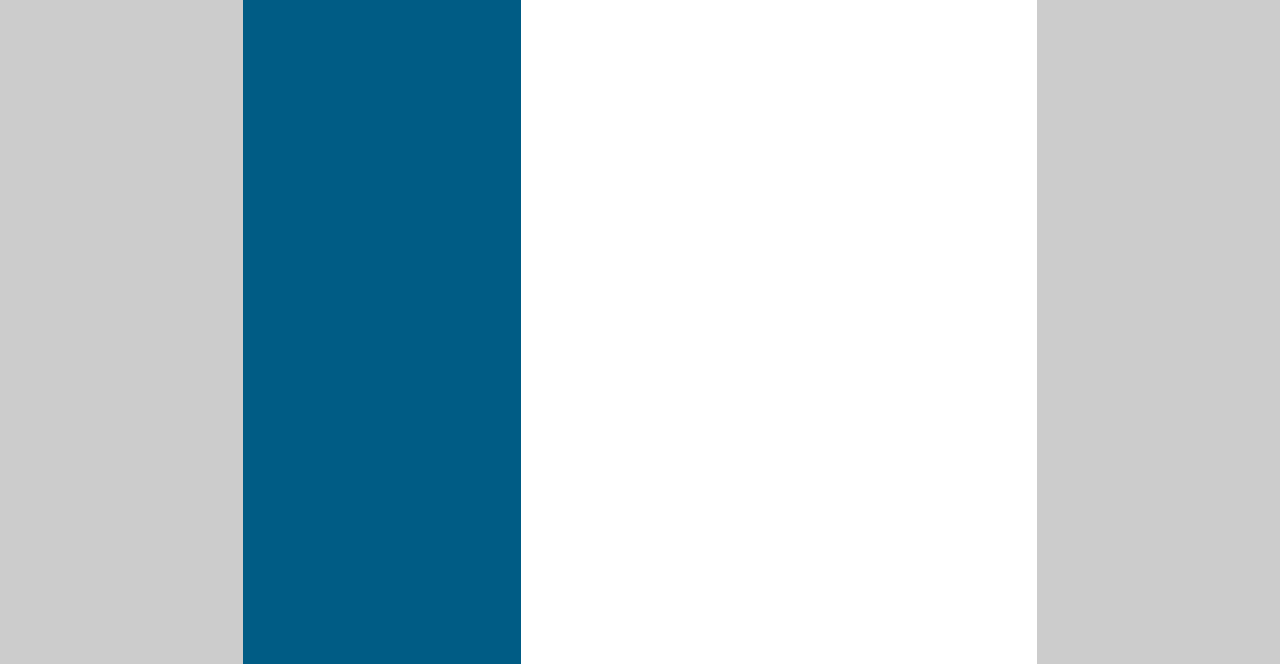
==== commit b2027fda: "add certifications and diplomes details" ====
--- a/index.html
+++ b/index.html
@@ -196,7 +196,15 @@
             <div class="details-subgroup">
               <h2 class="subgroup-title">CERTIFICATIONS &amp; DIPLÔMES</h2>
               <div class="subgroup-content">
-                <p>ISTQB® Certified Tester Foundation Level 4.0</p>
+                <li>ISTQB® Certified Tester Foundation Level 4.0</li>
+                <li>
+                  Licence en Economie (major) (Université Américaine de Beyrouth
+                  - Année 2013)
+                </li>
+                <li>
+                  Licence en Sciences informatiques (minor) (Université
+                  Américaine de Beyrouth - Année 2013)
+                </li>
               </div>
             </div>
           </div>
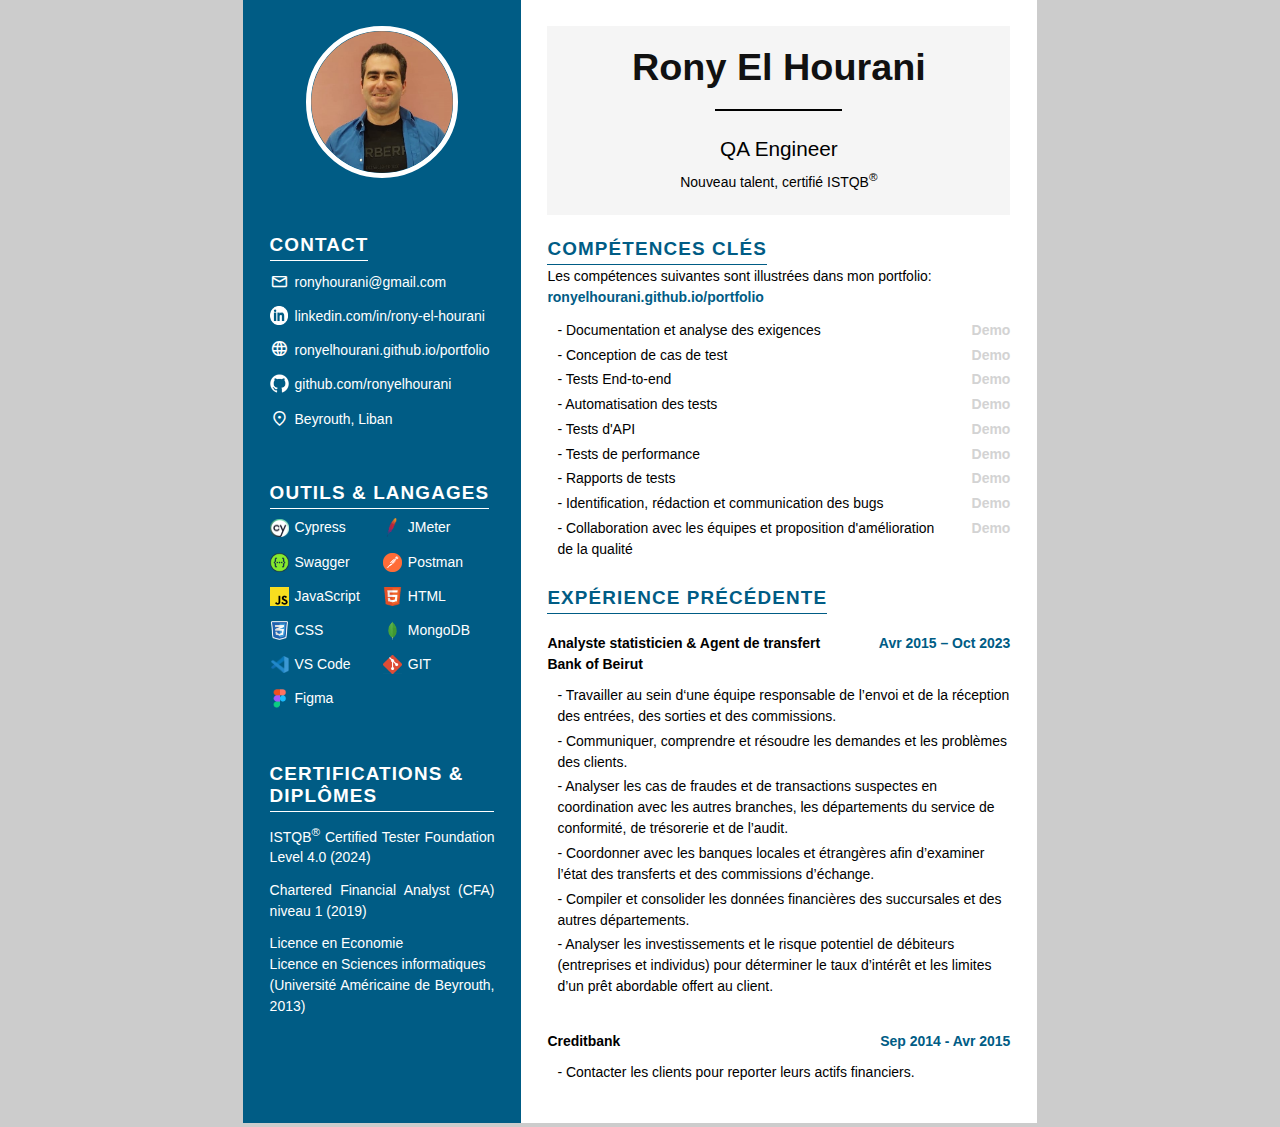
==== commit 22b3b8c8: "modify sentences and their layout" ====
--- a/index.html
+++ b/index.html
@@ -81,7 +81,7 @@
             </div>
             <!-- 2) LANGUAGES & OUTILS -->
             <div class="details-subgroup">
-              <h2 class="subgroup-title">LANGUAGES &amp; OUTILS</h2>
+              <h2 class="subgroup-title">OUTILS &amp; LANGAGES</h2>
               <ul class="subgroup-content text-and-icons-list">
                 <!-- ---------------------------------------------        COLORED LOGOS   -------------------------------          -->
                 <li class="text-and-icon logo-tool">
@@ -195,16 +195,15 @@
             <!-- 3) CERTIFICATIONS AND DIPLÔMES -->
             <div class="details-subgroup">
               <h2 class="subgroup-title">CERTIFICATIONS &amp; DIPLÔMES</h2>
-              <div class="subgroup-content">
-                <li>ISTQB® Certified Tester Foundation Level 4.0</li>
-                <li>
-                  Licence en Economie (major) (Université Américaine de Beyrouth
-                  - Année 2013)
-                </li>
-                <li>
-                  Licence en Sciences informatiques (minor) (Université
-                  Américaine de Beyrouth - Année 2013)
-                </li>
+              <div class="subgroup-content certifications">
+                <p>
+                  ISTQB<sup>®</sup> Certified Tester Foundation Level 4.0 (2024)
+                </p>
+                <p>Chartered Financial Analyst (CFA) niveau 1 (2019)</p>
+                <p>
+                  Licence en Economie<br />Licence en Sciences informatiques<br />(Université
+                  Américaine de Beyrouth, 2013)
+                </p>
               </div>
             </div>
           </div>
@@ -218,7 +217,7 @@
               <h1 class="name">Rony El Hourani</h1>
               <div class="line"></div>
               <p class="profession">QA Engineer</p>
-              <p>Nouveau talent, certifié ISTQB®</p>
+              <p>Nouveau talent, certifié ISTQB<sup>®</sup></p>
             </div>
           </div>
           <!-- RigthPanel details -->
@@ -234,7 +233,7 @@
                   class="link"
                   href="https://ronyelhourani.github.io/portfolio/"
                   target="_blank"
-                  >https://ronyelhourani.github.io/portfolio</a
+                  >ronyelhourani.github.io/portfolio</a
                 >
               </p>
               <!-- Content -->
@@ -333,11 +332,12 @@
                     ></span
                   >
                 </li>
-                <li>
-                  <span>- Collaboration avec les équipes</span>
-                </li>
-                <li>
-                  <span>- Proposition d'amélioration de la qualité</span>
+
+                <li>
+                  <span
+                    >- Collaboration avec les équipes et proposition
+                    d'amélioration de la qualité</span
+                  >
                   <span
                     ><a
                       href="https://ronyelhourani.github.io/portfolio/projects/qa/todolistme/todolistme.html#Bug-reports"
@@ -360,14 +360,19 @@
               <li class="subgroup-content">
                 <div class="position-and-date">
                   <span class="position"
-                    >Agent de transfert | Bank of Beirut</span
-                  >
-                  <span class="date">Mai 2017 – Juillet 2023</span>
+                    >Analyste statisticien &amp; Agent de transfert <br />
+                    Bank of Beirut</span
+                  >
+                  <span class="date">Avr 2015 – Oct 2023</span>
                 </div>
                 <ul class="details-list">
                   <li>
                     - Travailler au sein d‘une équipe responsable de l’envoi et
                     de la réception des entrées, des sorties et des commissions.
+                  </li>
+                  <li>
+                    - Communiquer, comprendre et résoudre les demandes et les
+                    problèmes des clients.
                   </li>
                   <li>
                     - Analyser les cas de fraudes et de transactions suspectes
@@ -379,27 +384,28 @@
                     d’examiner l’état des transferts et des commissions
                     d’échange.
                   </li>
+                  <li>
+                    - Compiler et consolider les données financières des
+                    succursales et des autres départements.
+                  </li>
+                  <li>
+                    - Analyser les investissements et le risque potentiel de
+                    débiteurs (entreprises et individus) pour déterminer le taux
+                    d’intérêt et les limites d’un prêt abordable offert au
+                    client.
+                  </li>
                 </ul>
               </li>
 
               <li class="subgroup-content">
                 <div class="position-and-date">
-                  <span class="position">Statisticien | Bank of Beirut</span>
-                  <span class="date">Décembre 2016 - Mai 2017</span>
+                  <span class="position">Creditbank</span>
+                  <span class="date">Sep 2014 - Avr 2015</span>
                 </div>
                 <ul class="details-list">
                   <li>
-                    - Compiler les données financières des succursales et des
-                    autres départements.
-                  </li>
-                  <li>- Consolider et calculer les données financières.</li>
-                  <li>
-                    - Envoyer des rapports journaliers à la Banque Centrale du
-                    Liban.
-                  </li>
-                  <li>
-                    - Réviser les rapports effectués par le département des
-                    Statistiques.
+                    - Contacter les clients pour reporter leurs actifs
+                    financiers.
                   </li>
                 </ul>
               </li>
@@ -408,49 +414,5 @@
         </div>
       </div>
     </page>
-    <!-- The second page -->
-    <page size="A4">
-      <div class="container">
-        <div class="leftPanel"></div>
-        <div class="rightPanel">
-          <ul class="subgroup-content">
-            <li class="subgroup-content">
-              <div class="position-and-date">
-                <span class="position"
-                  >Caissier de banque | Bank of Beirut</span
-                >
-                <span class="date">Avril 2016 - Décembre 2016</span>
-              </div>
-              <ul class="details-list">
-                <li>
-                  - Communiquer, comprendre et résoudre les demandes et les
-                  problèmes des clients.
-                </li>
-                <li>
-                  - Offrir des services et vendre des produits financiers à la
-                  clientèle.
-                </li>
-              </ul>
-            </li>
-
-            <li class="subgroup-content">
-              <div class="position-and-date">
-                <span class="position"
-                  >Analyste de crédits | Bank of Beirut</span
-                >
-                <span class="date">Avril 2015 - Avril 2016</span>
-              </div>
-              <ul class="details-list">
-                <li>
-                  - Analyser les investissements et le risque potentiel de
-                  débiteurs (entreprises et individus) pour déterminer le taux
-                  d’intérêt et les limites d’un prêt abordable offert au client.
-                </li>
-              </ul>
-            </li>
-          </ul>
-        </div>
-      </div>
-    </page>
   </body>
 </html>
--- a/style.css
+++ b/style.css
@@ -137,7 +137,6 @@
 .position-and-date {
   display: flex;
   justify-content: space-between;
-  align-items: center;
   padding-bottom: 0.265cm;
 }
 
@@ -203,6 +202,16 @@
   gap: 0.7cm;
 }
 
+.leftPanel .certifications {
+  display: flex;
+  flex-direction: column;
+  row-gap: 0.2cm;
+}
+
+.leftPanel .certifications p {
+  text-align: justify;
+}
+
 /* Part 1 of details: Contact */
 .contactIcon {
   width: 0.5cm;
@@ -251,8 +260,8 @@
 
 .competences li {
   display: flex;
-  align-items: center;
   justify-content: space-between;
+  column-gap: 0.53cm;
 }
 
 .competences .competence-first-sentence {
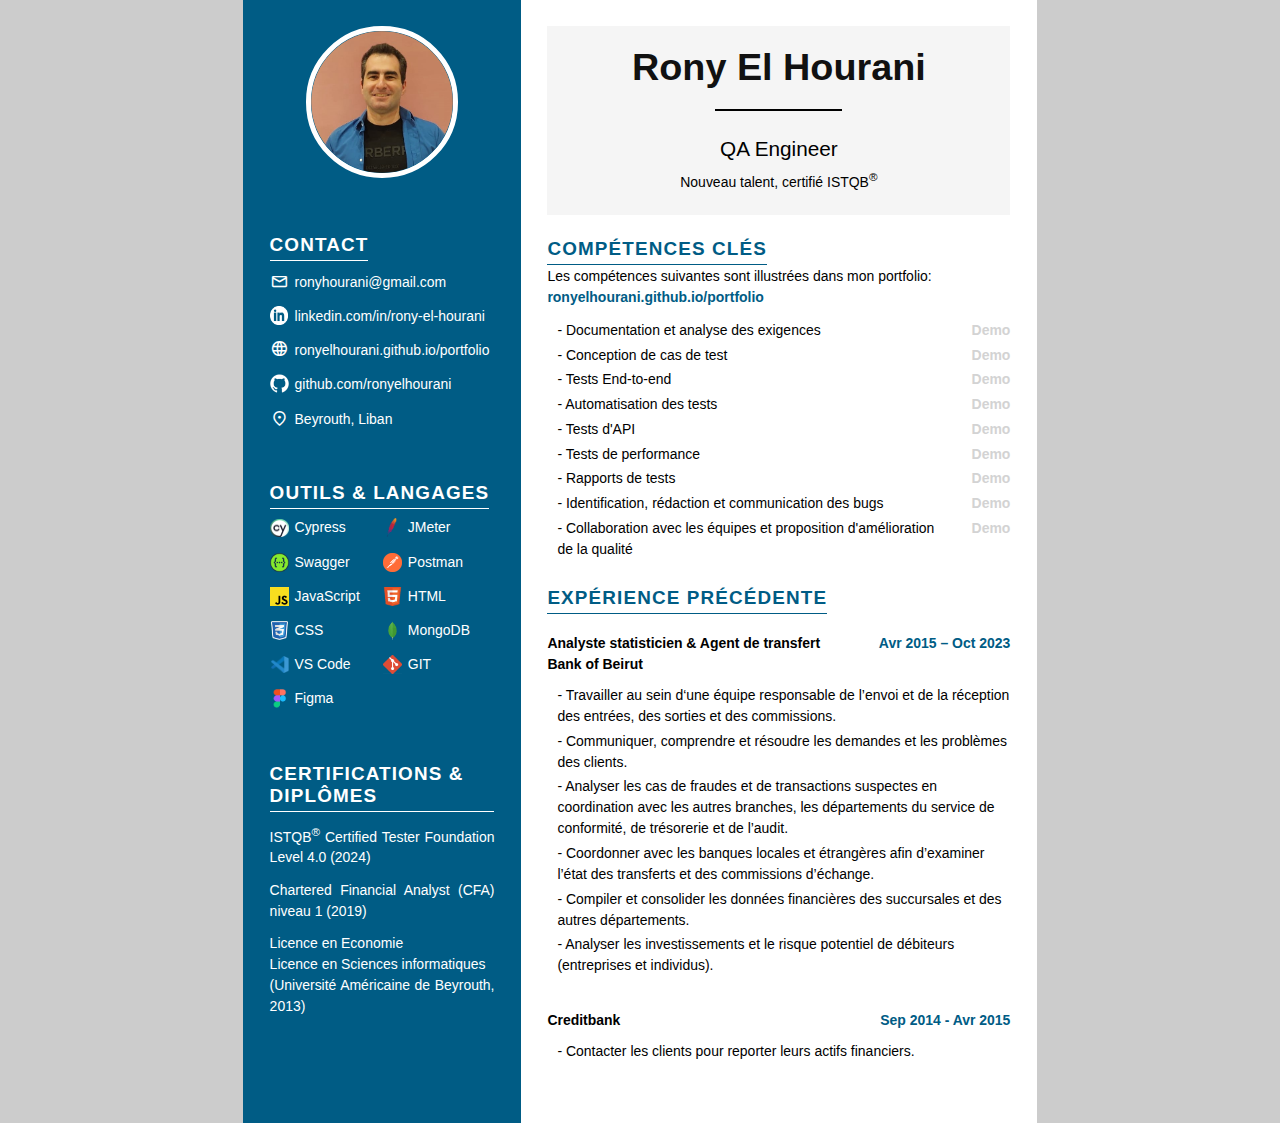
==== commit 6db99c57: "remove part of a sentence" ====
--- a/index.html
+++ b/index.html
@@ -390,9 +390,7 @@
                   </li>
                   <li>
                     - Analyser les investissements et le risque potentiel de
-                    débiteurs (entreprises et individus) pour déterminer le taux
-                    d’intérêt et les limites d’un prêt abordable offert au
-                    client.
+                    débiteurs (entreprises et individus).
                   </li>
                 </ul>
               </li>
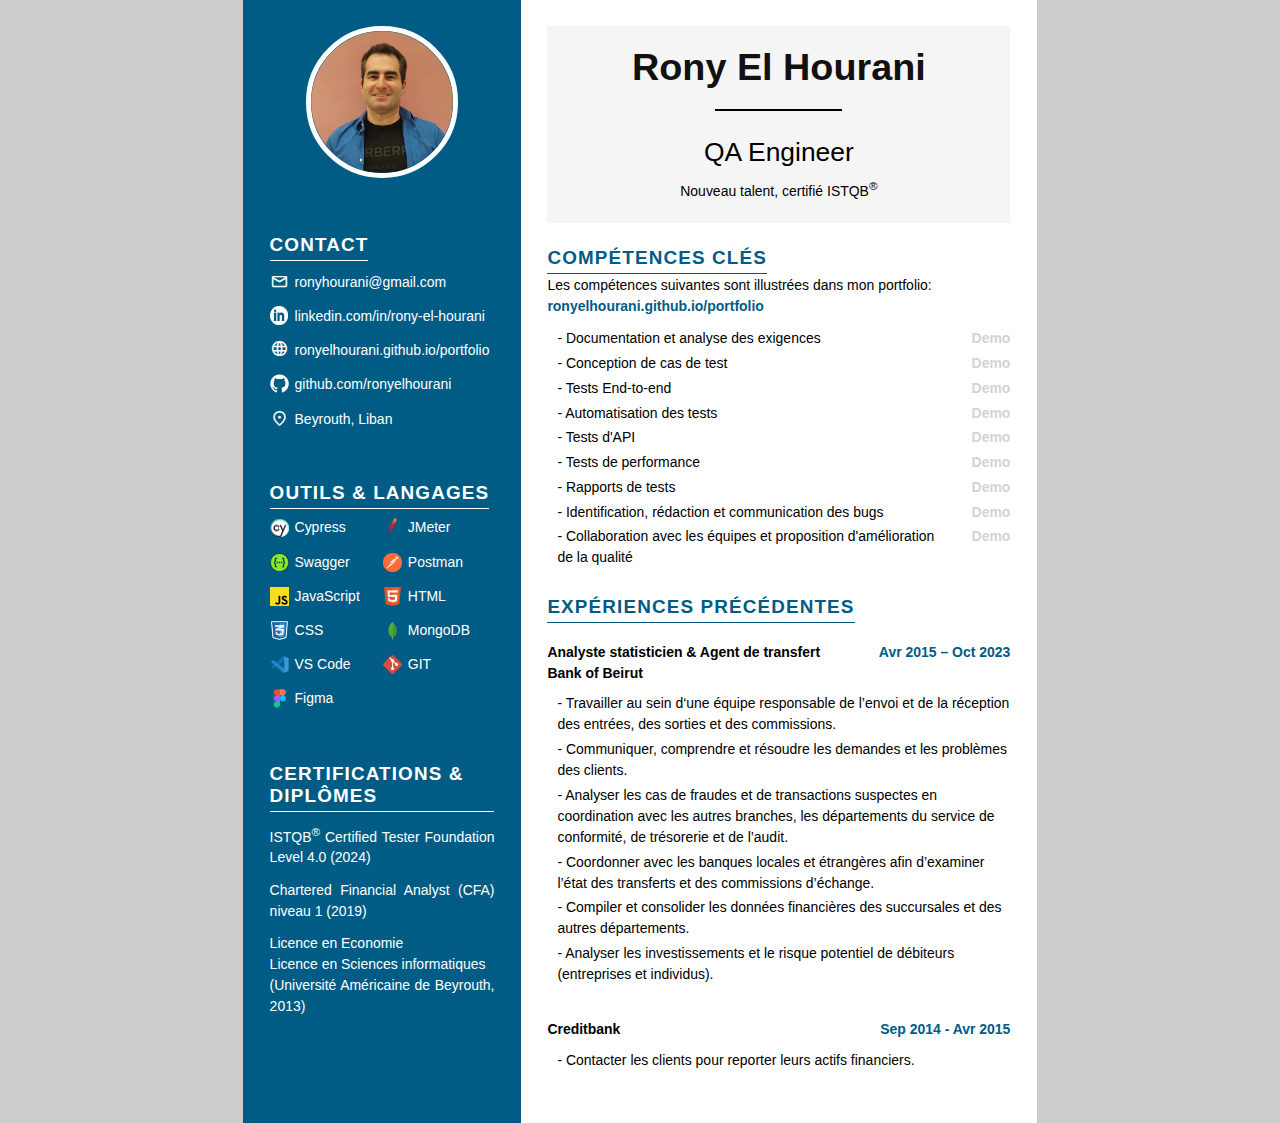
==== commit 5e8aba42: "Increase the size of profession" ====
--- a/index.html
+++ b/index.html
@@ -354,7 +354,7 @@
           <div>
             <!-- Previous Experience is divided into 2 parts: 1) Title, 2) Content -->
             <!-- Title -->
-            <h2 class="subgroup-title">EXPÉRIENCE PRÉCÉDENTE</h2>
+            <h2 class="subgroup-title">EXPÉRIENCES PRÉCÉDENTES</h2>
             <!-- Content -->
             <ul class="subgroup-content">
               <li class="subgroup-content">
--- a/style.css
+++ b/style.css
@@ -246,7 +246,7 @@
 }
 
 .profession {
-  font-size: 0.55cm;
+  font-size: 0.7cm;
 }
 
 /* Part 2 of rightPanel: Details */
